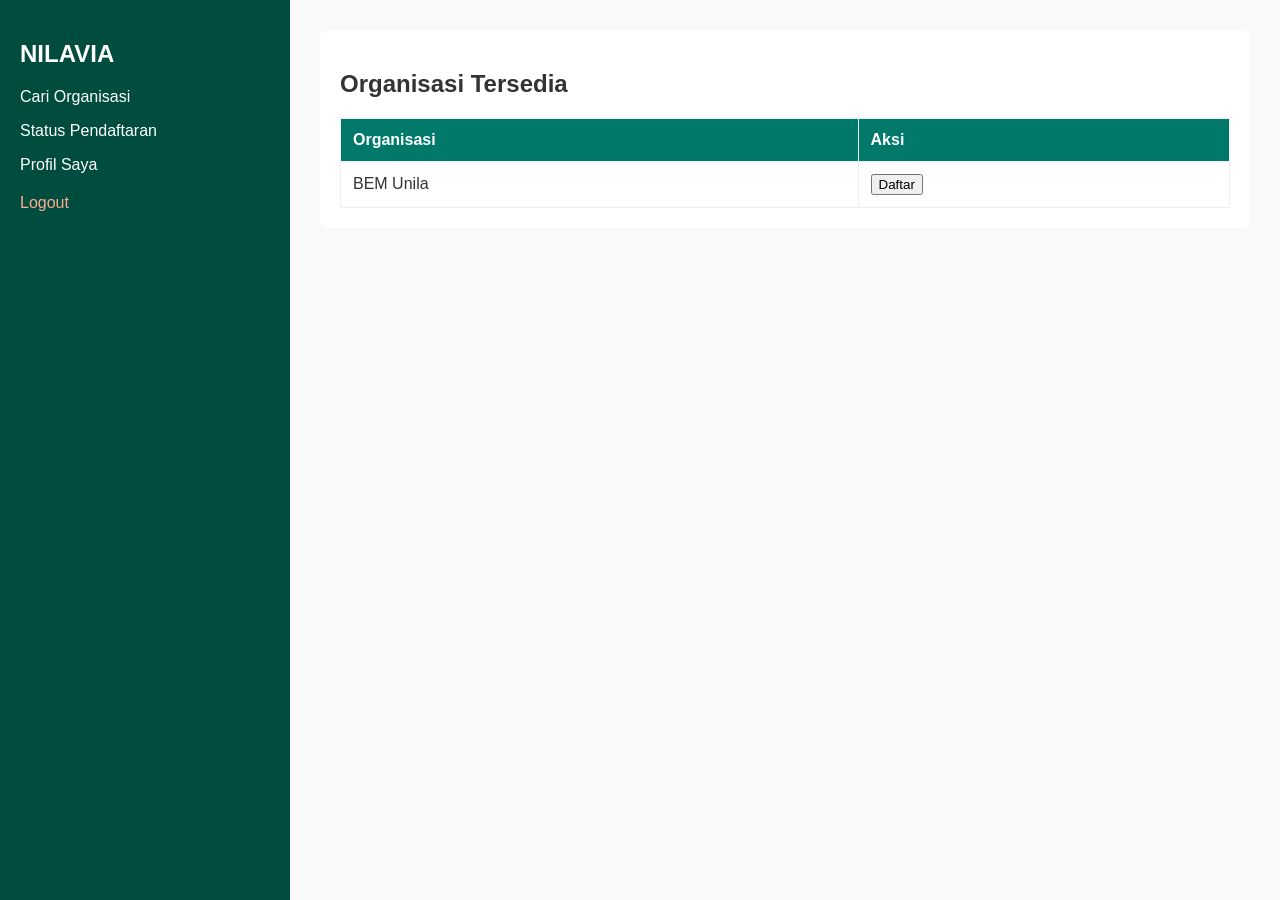
==== dashboard.html @ 6b9aa5a6 "Initial commit" ====
<!DOCTYPE html>
<html>
<head>
    <title>Dashboard | NILAVIA</title>
    <link rel="stylesheet" href="style.css">
</head>
<body>
    <div class="wrapper">
        <aside>
            <h2>NILAVIA</h2>
            <p style="cursor:pointer" onclick="show('v-cari')">Cari Organisasi</p>
            <p style="cursor:pointer" onclick="show('v-status')">Status Pendaftaran</p>
            <p style="cursor:pointer" onclick="show('v-profil')">Profil Saya</p>
            <a href="index.html" style="color: #ffab91; text-decoration: none; display: block; margin-top: 20px;">Logout</a>
        </aside>
        <main>
            <div id="v-cari" class="section active-section">
                <h2>Organisasi Tersedia</h2>
                <table>
                    <tr><th>Organisasi</th><th>Aksi</th></tr>
                    <tr><td>BEM Unila</td><td><button onclick="alert('Berhasil Daftar')">Daftar</button></td></tr>
                </table>
            </div>
            <div id="v-status" class="section">
                <h2>Status Pendaftaran</h2>
                <p>BEM Universitas Lampung: <b>Proses Seleksi</b></p>
            </div>
            <div id="v-profil" class="section">
                <h2>Profil Mahasiswa</h2>
                <p><b>Nama:</b> Fahmi Isma Yuda Sena</p>
                <p><b>NPM:</b> 2417051062</p>
                <p><b>Status:</b> Mahasiswa Aktif</p>
            </div>
        </main>
    </div>

    <script>
        function show(id) {
            document.querySelectorAll('.section').forEach(s => s.classList.remove('active-section'));
            document.getElementById(id).classList.add('active-section');
        }
    </script>
</body>
</html>
---- style.css ----
body {
    font-family: 'Segoe UI', sans-serif;
    margin: 0;
    background: #f4f4f4;
    color: #333;
}

nav {
    background: #004d40;
    padding: 15px;
    color: white;
    display: flex;
    justify-content: center;
    gap: 20px;
}

nav a {
    color: white;
    text-decoration: none;
    font-weight: bold;
}

.container {
    display: flex;
    justify-content: center;
    align-items: center;
    height: 80vh;
    flex-direction: column;
}

.card {
    background: white;
    padding: 30px;
    border-radius: 10px;
    width: 320px;
    box-shadow: 0 4px 10px rgba(0,0,0,0.1);
    text-align: center;
}

input, select {
    width: 100%;
    margin-bottom: 15px;
    padding: 12px;
    border: 1px solid #ddd;
    border-radius: 5px;
    box-sizing: border-box;
}

.btn {
    padding: 12px 25px;
    background: #00796b;
    color: white;
    border: none;
    border-radius: 5px;
    cursor: pointer;
    text-decoration: none;
    font-weight: bold;
    display: inline-block;
}

.btn:hover {
    background: #004d40;
}

.wrapper {
    display: flex;
    height: 100vh;
}

aside {
    width: 250px;
    background: #004d40;
    color: white;
    padding: 20px;
}

main {
    flex: 1;
    padding: 30px;
    background: #f9f9f9;
}

.section {
    display: none;
    background: white;
    padding: 20px;
    border-radius: 8px;
}

.active-section {
    display: block;
}

table {
    width: 100%;
    border-collapse: collapse;
    margin-top: 15px;
}

th, td {
    border: 1px solid #eee;
    padding: 12px;
    text-align: left;
}

th {
    background: #00796b;
    color: white;
}
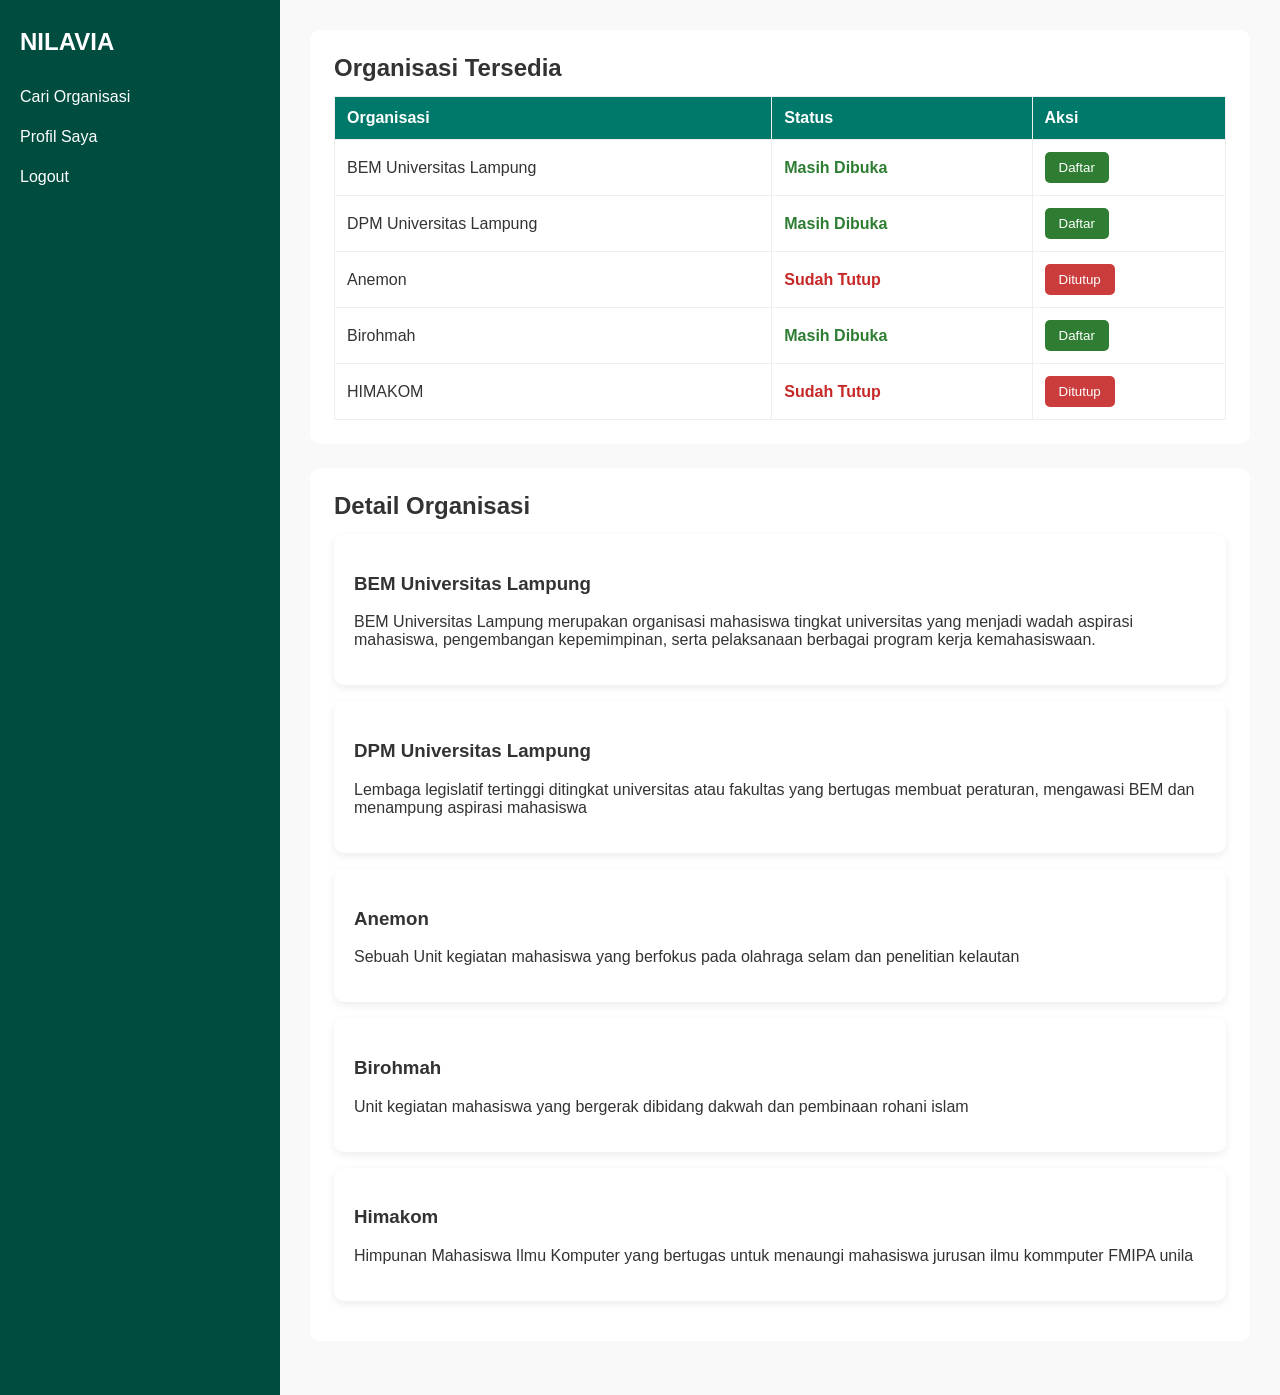
==== commit b33b7577: "Update dashboard, profile, and style changes" ====
--- a/dashboard.html
+++ b/dashboard.html
@@ -1,44 +1,93 @@
 <!DOCTYPE html>
-<html>
+<html lang="id">
 <head>
+    <meta charset="UTF-8">
+    <meta name="viewport" content="width=device-width, initial-scale=1.0">
     <title>Dashboard | NILAVIA</title>
     <link rel="stylesheet" href="style.css">
 </head>
 <body>
     <div class="wrapper">
         <aside>
-            <h2>NILAVIA</h2>
-            <p style="cursor:pointer" onclick="show('v-cari')">Cari Organisasi</p>
-            <p style="cursor:pointer" onclick="show('v-status')">Status Pendaftaran</p>
-            <p style="cursor:pointer" onclick="show('v-profil')">Profil Saya</p>
-            <a href="index.html" style="color: #ffab91; text-decoration: none; display: block; margin-top: 20px;">Logout</a>
-        </aside>
+    <h2>NILAVIA</h2>
+    <a href="#organisasi">Cari Organisasi</a>
+    <a href="profil.html">Profil Saya</a>
+    <a href="index.html" class="logout">Logout</a>
+</aside>
+
         <main>
-            <div id="v-cari" class="section active-section">
-                <h2>Organisasi Tersedia</h2>
-                <table>
-                    <tr><th>Organisasi</th><th>Aksi</th></tr>
-                    <tr><td>BEM Unila</td><td><button onclick="alert('Berhasil Daftar')">Daftar</button></td></tr>
-                </table>
-            </div>
-            <div id="v-status" class="section">
-                <h2>Status Pendaftaran</h2>
-                <p>BEM Universitas Lampung: <b>Proses Seleksi</b></p>
-            </div>
-            <div id="v-profil" class="section">
-                <h2>Profil Mahasiswa</h2>
-                <p><b>Nama:</b> Fahmi Isma Yuda Sena</p>
-                <p><b>NPM:</b> 2417051062</p>
-                <p><b>Status:</b> Mahasiswa Aktif</p>
-            </div>
+            <section id="organisasi" class="section">
+    <h2>Organisasi Tersedia</h2>
+
+    <table>
+        <tr>
+            <th>Organisasi</th>
+            <th>Status</th>
+            <th>Aksi</th>
+        </tr>
+
+        <tr>
+            <td>BEM Universitas Lampung</td>
+            <td><span class="status-open">Masih Dibuka</span></td>
+            <td><button class="btn-open">Daftar</button></td>
+        </tr>
+
+        <tr>
+            <td>DPM Universitas Lampung</td>
+            <td><span class="status-open">Masih Dibuka</span></td>
+            <td><button class="btn-open">Daftar</button></td>
+        </tr>
+
+        <tr>
+            <td>Anemon</td>
+            <td><span class="status-close">Sudah Tutup</span></td>
+            <td><button class="btn-close" disabled>Ditutup</button></td>
+        </tr>
+
+        <tr>
+            <td>Birohmah</td>
+            <td><span class="status-open">Masih Dibuka</span></td>
+            <td><button class="btn-open">Daftar</button></td>
+        </tr>
+
+        <tr>
+            <td>HIMAKOM</td>
+            <td><span class="status-close">Sudah Tutup</span></td>
+            <td><button class="btn-close" disabled>Ditutup</button></td>
+        </tr>
+    </table>
+</section>
+
+            <section id="detail" class="section active-section">
+                <h2>Detail Organisasi</h2>
+
+                <div class="card">
+                    <h3>BEM Universitas Lampung</h3>
+                    <p>BEM Universitas Lampung merupakan organisasi mahasiswa tingkat universitas yang menjadi wadah aspirasi mahasiswa, pengembangan kepemimpinan, serta pelaksanaan berbagai program kerja kemahasiswaan.</p>
+                </div>
+
+                <div class="card">
+                    <h3>DPM Universitas Lampung</h3>
+                    <p>Lembaga legislatif tertinggi ditingkat universitas atau fakultas yang bertugas membuat peraturan, mengawasi BEM dan menampung aspirasi mahasiswa</p>
+                </div>
+
+                <div class="card">
+                    <h3>Anemon</h3>
+                    <p>Sebuah Unit kegiatan mahasiswa yang berfokus pada olahraga selam dan penelitian kelautan</p>
+                </div>
+
+                <div class="card">
+                    <h3>Birohmah</h3>
+                    <p>Unit kegiatan mahasiswa yang bergerak dibidang dakwah dan pembinaan rohani islam</p>
+                </div>
+
+                <div class="card">
+                    <h3>Himakom</h3>
+                    <p>Himpunan Mahasiswa Ilmu Komputer yang bertugas untuk menaungi mahasiswa jurusan ilmu kommputer FMIPA unila</p>
+                </div>
+            </section>
+
         </main>
     </div>
-
-    <script>
-        function show(id) {
-            document.querySelectorAll('.section').forEach(s => s.classList.remove('active-section'));
-            document.getElementById(id).classList.add('active-section');
-        }
-    </script>
 </body>
 </html>
--- a/style.css
+++ b/style.css
@@ -5,6 +5,7 @@
     color: #333;
 }
 
+/* Navbar */
 nav {
     background: #004d40;
     padding: 15px;
@@ -20,24 +21,25 @@
     font-weight: bold;
 }
 
+/* Login / form */
 .container {
     display: flex;
     justify-content: center;
     align-items: center;
-    height: 80vh;
+    min-height: 80vh;
     flex-direction: column;
 }
 
 .card {
     background: white;
-    padding: 30px;
+    padding: 20px;
     border-radius: 10px;
-    width: 320px;
-    box-shadow: 0 4px 10px rgba(0,0,0,0.1);
-    text-align: center;
+    box-shadow: 0 3px 8px rgba(0,0,0,0.08);
+    margin-bottom: 16px;
 }
 
-input, select {
+input,
+select {
     width: 100%;
     margin-bottom: 15px;
     padding: 12px;
@@ -47,7 +49,7 @@
 }
 
 .btn {
-    padding: 12px 25px;
+    padding: 10px 20px;
     background: #00796b;
     color: white;
     border: none;
@@ -62,16 +64,34 @@
     background: #004d40;
 }
 
+/* Dashboard */
 .wrapper {
     display: flex;
-    height: 100vh;
+    min-height: 100vh;
 }
 
 aside {
-    width: 250px;
+    width: 240px;
     background: #004d40;
     color: white;
-    padding: 20px;
+    padding: 28px 20px;
+}
+
+aside h2 {
+    margin-top: 0;
+    margin-bottom: 24px;
+}
+
+aside a {
+    display: block;
+    color: white;
+    text-decoration: none;
+    padding: 8px 0;
+    margin-bottom: 6px;
+}
+
+aside a:hover {
+    color: #ffccbc;
 }
 
 main {
@@ -80,24 +100,45 @@
     background: #f9f9f9;
 }
 
+/* Section */
 .section {
-    display: none;
     background: white;
-    padding: 20px;
-    border-radius: 8px;
+    padding: 24px;
+    border-radius: 10px;
+    margin-bottom: 24px;
 }
 
-.active-section {
-    display: block;
+.section h2 {
+    margin-top: 0;
+    margin-bottom: 14px;
 }
 
+/* Organisasi */
+.cards {
+    display: grid;
+    grid-template-columns: repeat(auto-fit, minmax(220px, 1fr));
+    gap: 16px;
+}
+
+.cards .card h3 {
+    margin-top: 0;
+    margin-bottom: 8px;
+}
+
+.cards .card p {
+    margin: 0 0 8px;
+    line-height: 1.5;
+}
+
+/* Table */
 table {
     width: 100%;
     border-collapse: collapse;
-    margin-top: 15px;
+    margin-top: 10px;
 }
 
-th, td {
+th,
+td {
     border: 1px solid #eee;
     padding: 12px;
     text-align: left;
@@ -106,4 +147,37 @@
 th {
     background: #00796b;
     color: white;
+}
+
+.status-open {
+    color: #2e7d32;
+    font-weight: 600;
+}
+
+.status-close {
+    color: #c62828;
+    font-weight: 600;
+}
+
+.btn-open {
+    background: #2e7d32;
+    color: white;
+    border: none;
+    padding: 8px 14px;
+    border-radius: 5px;
+    cursor: pointer;
+}
+
+.btn-open:hover {
+    background: #1b5e20;
+}
+
+.btn-close {
+    background: #c62828;
+    color: white;
+    border: none;
+    padding: 8px 14px;
+    border-radius: 5px;
+    cursor: not-allowed;
+    opacity: 0.9;
 }
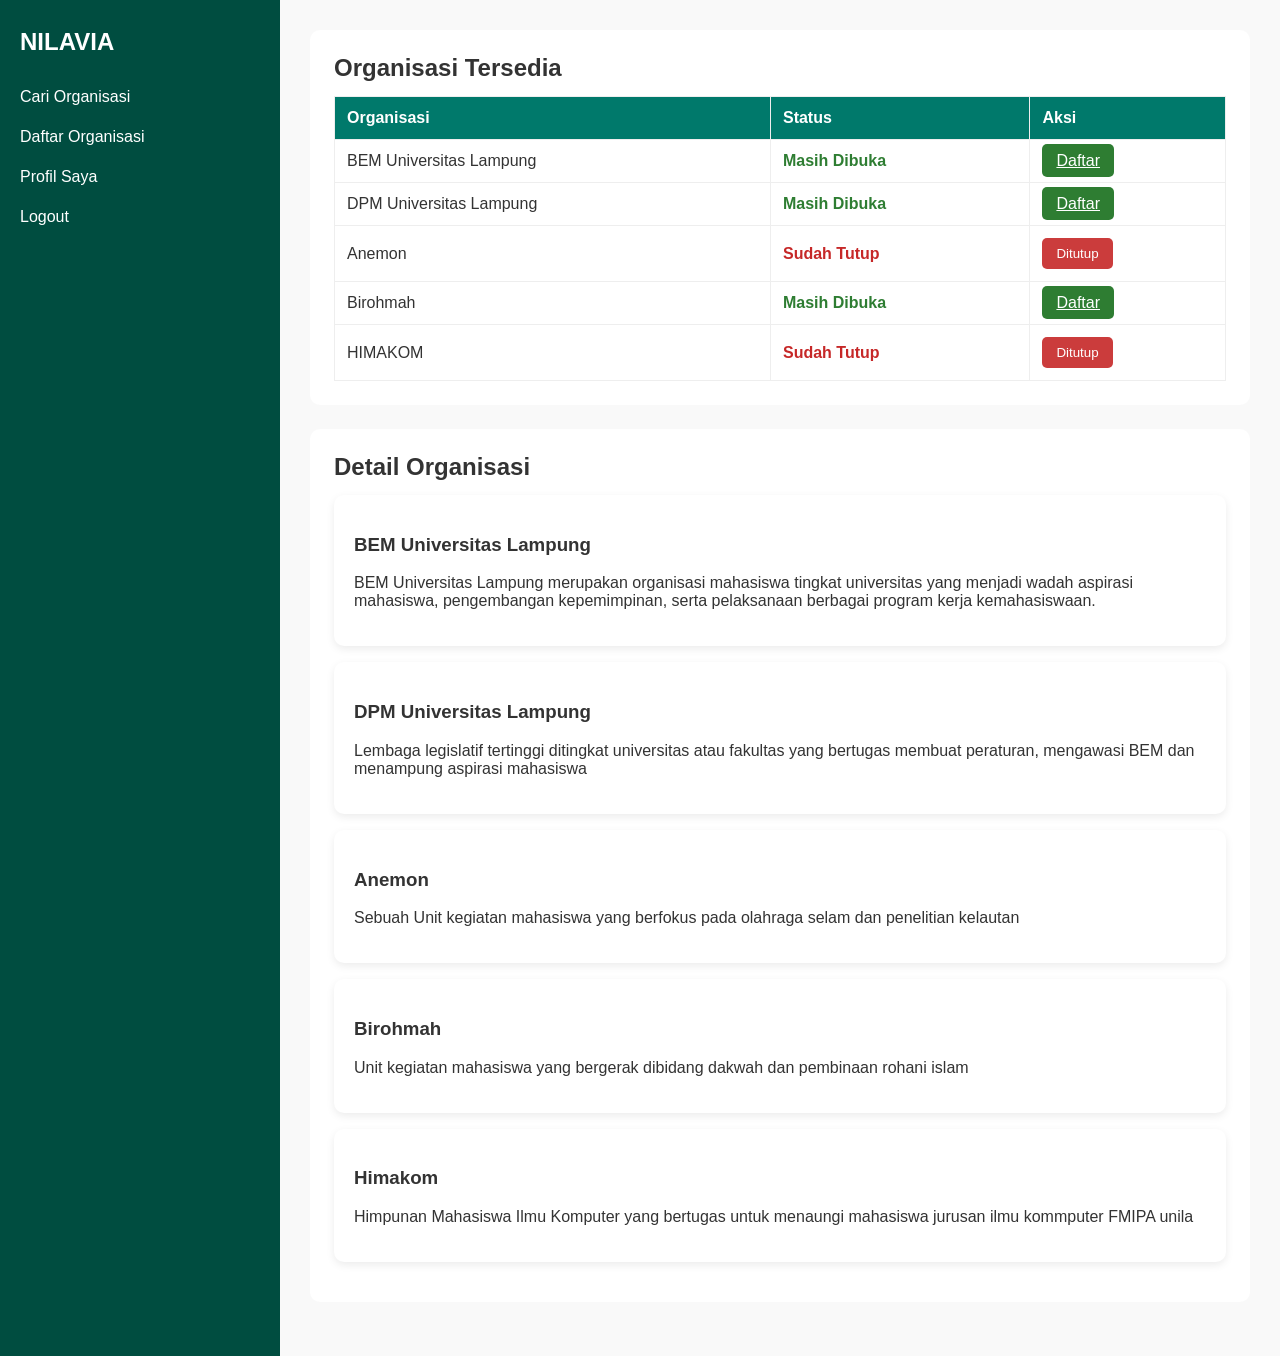
==== commit aaa47437: "Membuat page pendaftaran dan dashboard panitia" ====
--- a/dashboard.html
+++ b/dashboard.html
@@ -11,6 +11,7 @@
         <aside>
     <h2>NILAVIA</h2>
     <a href="#organisasi">Cari Organisasi</a>
+    <a href="form.html">Daftar Organisasi</a>   
     <a href="profil.html">Profil Saya</a>
     <a href="index.html" class="logout">Logout</a>
 </aside>
@@ -29,13 +30,13 @@
         <tr>
             <td>BEM Universitas Lampung</td>
             <td><span class="status-open">Masih Dibuka</span></td>
-            <td><button class="btn-open">Daftar</button></td>
+            <td><a href="form.html" class="btn-open">Daftar</a></td>
         </tr>
 
         <tr>
             <td>DPM Universitas Lampung</td>
             <td><span class="status-open">Masih Dibuka</span></td>
-            <td><button class="btn-open">Daftar</button></td>
+            <td><a href="form.html" class="btn-open">Daftar</a></td>
         </tr>
 
         <tr>
@@ -47,7 +48,7 @@
         <tr>
             <td>Birohmah</td>
             <td><span class="status-open">Masih Dibuka</span></td>
-            <td><button class="btn-open">Daftar</button></td>
+            <td><a href="form.html" class="btn-open">Daftar</a></td>
         </tr>
 
         <tr>
--- a/style.css
+++ b/style.css
@@ -5,7 +5,6 @@
     color: #333;
 }
 
-/* Navbar */
 nav {
     background: #004d40;
     padding: 15px;
@@ -21,7 +20,6 @@
     font-weight: bold;
 }
 
-/* Login / form */
 .container {
     display: flex;
     justify-content: center;
@@ -38,6 +36,10 @@
     margin-bottom: 16px;
 }
 
+.status-card {
+    width: 700px;
+}
+
 input,
 select {
     width: 100%;
@@ -64,7 +66,6 @@
     background: #004d40;
 }
 
-/* Dashboard */
 .wrapper {
     display: flex;
     min-height: 100vh;
@@ -100,7 +101,6 @@
     background: #f9f9f9;
 }
 
-/* Section */
 .section {
     background: white;
     padding: 24px;
@@ -113,7 +113,6 @@
     margin-bottom: 14px;
 }
 
-/* Organisasi */
 .cards {
     display: grid;
     grid-template-columns: repeat(auto-fit, minmax(220px, 1fr));
@@ -130,7 +129,6 @@
     line-height: 1.5;
 }
 
-/* Table */
 table {
     width: 100%;
     border-collapse: collapse;
@@ -159,6 +157,11 @@
     font-weight: 600;
 }
 
+.status-pending {
+    color: orange;
+    font-weight: 600;
+}
+
 .btn-open {
     background: #2e7d32;
     color: white;
@@ -180,4 +183,20 @@
     border-radius: 5px;
     cursor: not-allowed;
     opacity: 0.9;
+}
+
+.page {
+    display: none;
+}
+
+#data {
+    display: block;
+}
+
+.page:target {
+    display: block;
+}
+
+.page:target ~ .page {
+    display: none;
 }
